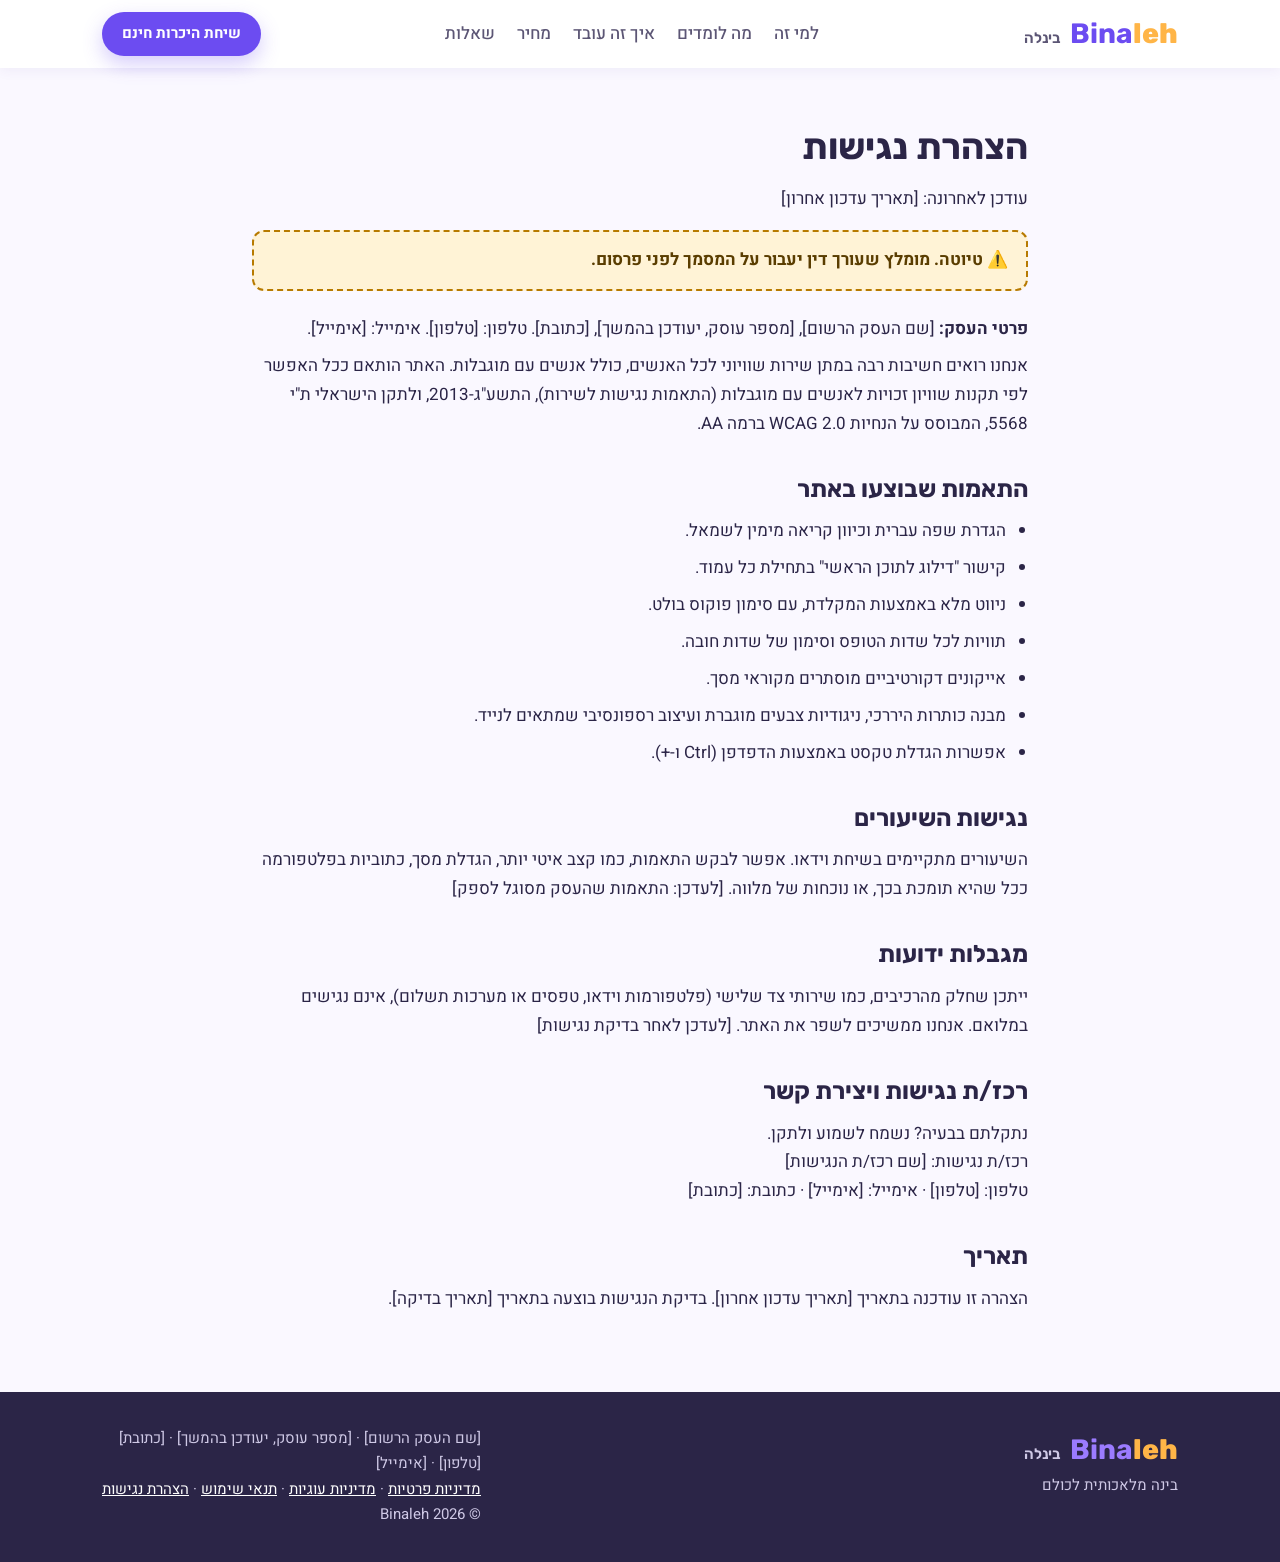
==== accessibility.html @ ead4917f "Add Hebrew site preview files at repository root. Place the provided static pages, robots.txt, and a" ====
<!DOCTYPE html>
<html lang="he" dir="rtl">
<head>
<meta charset="UTF-8">
<meta name="robots" content="noindex, nofollow">
<meta name="viewport" content="width=device-width, initial-scale=1">
<title>הצהרת נגישות | Binaleh בינלה</title>
<link rel="preconnect" href="https://fonts.googleapis.com">
<link href="https://fonts.googleapis.com/css2?family=Heebo:wght@400;500;700;800&family=Rubik:wght@600;800&display=swap" rel="stylesheet">
<style>
:root{--p:#6c4cf1;--p2:#9b7bff;--a:#ffb547;--bg:#faf8ff;--t:#2b2547;--m:#5c5675;--c:#fff;--r:18px}
*{box-sizing:border-box;margin:0;padding:0}
body{font-family:Heebo,Rubik,Arial,sans-serif;color:var(--t);background:var(--bg);line-height:1.7;font-size:17px}
a{color:inherit}
.wrap{max-width:1120px;margin:0 auto;padding:0 22px}
header{background:#fff;box-shadow:0 2px 12px rgba(80,60,160,.07);position:sticky;top:0;z-index:5}
header .wrap{display:flex;align-items:center;justify-content:space-between;height:68px}
.logo{font-family:Rubik,Heebo,sans-serif;font-weight:800;font-size:28px;text-decoration:none;display:flex;align-items:baseline;gap:10px}
.logo b{color:var(--p)}.logo i{font-style:normal;color:var(--a)}
.logo small{font-size:15px;color:var(--m);font-weight:600}
nav a{text-decoration:none;margin-inline-start:22px;color:var(--m);font-weight:500}
.btn{display:inline-block;background:var(--p);color:#fff;text-decoration:none;font-weight:700;padding:14px 28px;border-radius:999px;border:0;font-size:17px;font-family:inherit;cursor:pointer;box-shadow:0 8px 20px rgba(108,76,241,.28)}
.btn.sm{padding:9px 20px;font-size:15px}
.hero{background:linear-gradient(135deg,#efe9ff,#fff6e6);padding:80px 0 70px}
.hero .wrap{display:grid;grid-template-columns:1.2fr .8fr;gap:40px;align-items:center}
.hero h1{font-family:Rubik,Heebo;font-size:52px;line-height:1.2;margin-bottom:18px}
.hero h1 span{color:var(--p)}
.hero p{font-size:20px;color:var(--m);margin-bottom:28px;max-width:560px}
.hero .note{font-size:15px;margin-top:14px;color:var(--m)}
.bubble{background:#fff;border-radius:28px;padding:34px;box-shadow:0 20px 50px rgba(80,60,160,.12);text-align:center}
.bubble .big{font-size:72px;line-height:1}
.bubble h3{font-size:22px;margin:10px 0 6px}
.bubble p{font-size:16px;margin:0;color:var(--m)}
.banner{background:var(--a);color:#3a2600;text-align:center;padding:18px 20px;font-weight:700;font-size:19px}
.banner a{margin-inline-start:12px;text-decoration:underline}
section{padding:72px 0}
h2{font-family:Rubik,Heebo;font-size:36px;text-align:center;margin-bottom:10px}
.sub{text-align:center;color:var(--m);margin:0 auto 40px;max-width:640px}
.grid{display:grid;gap:22px}
.g4{grid-template-columns:repeat(4,1fr)}.g3{grid-template-columns:repeat(3,1fr)}
.card{background:var(--c);border-radius:var(--r);padding:28px 24px;box-shadow:0 6px 22px rgba(80,60,160,.07)}
.card .ic{font-size:38px}
.card h3{font-size:20px;margin:8px 0 6px}
.card p{color:var(--m);font-size:16px}
.alt{background:#fff}
.learn li{list-style:none;background:var(--bg);border-radius:14px;padding:18px 20px;display:flex;gap:12px;align-items:flex-start}
.learn li b{display:block}.learn li span{color:var(--m);font-size:15px}
.step{text-align:center}
.num{width:56px;height:56px;border-radius:50%;background:var(--p);color:#fff;font-weight:800;font-size:24px;display:flex;align-items:center;justify-content:center;margin:0 auto 10px}
.price{max-width:560px;margin:0 auto;text-align:center;border:3px solid var(--p2)}
.price .amt{font-family:Rubik;font-size:54px;color:var(--p);font-weight:800}
.price .amt small{font-size:20px;color:var(--m)}
.price ul{list-style:none;margin:18px 0 24px}.price li{padding:4px 0}
.soon{display:inline-block;background:#efe9ff;color:var(--p);border-radius:999px;padding:4px 14px;font-size:14px;font-weight:700;margin-top:16px}
.offer{background:linear-gradient(135deg,var(--p),var(--p2));color:#fff;border-radius:28px;padding:44px;text-align:center}
.offer h2{color:#fff}.offer p{font-size:19px;margin-bottom:22px}
.offer .btn{background:#fff;color:var(--p)}
details{background:#fff;border-radius:14px;padding:18px 22px;margin-bottom:12px;box-shadow:0 4px 14px rgba(80,60,160,.06)}
summary{font-weight:700;cursor:pointer;font-size:18px}
details p{color:var(--m);margin-top:10px}
.faq{max-width:780px;margin:0 auto}
form{max-width:680px;margin:0 auto;background:#fff;border-radius:24px;padding:34px;box-shadow:0 10px 34px rgba(80,60,160,.1);display:grid;grid-template-columns:1fr 1fr;gap:16px}
label{font-weight:600;font-size:15px;display:flex;flex-direction:column;gap:6px}
input,select,textarea{font-family:inherit;font-size:16px;padding:12px 14px;border:1.5px solid #ddd6f3;border-radius:12px;background:#fdfcff}
.full{grid-column:1/-1}
.ph{background:#fff3d6;border:1px dashed #d9a23b;border-radius:10px;padding:10px 14px;font-size:14px;color:#6b4a00}
footer{background:var(--t);color:#cfc9e6;padding:34px 0;font-size:15px}
footer .wrap{display:flex;justify-content:space-between;flex-wrap:wrap;gap:14px}
footer .logo small{color:#cfc9e6}
@media(max-width:900px){.g4{grid-template-columns:1fr 1fr}.g3{grid-template-columns:1fr}.hero .wrap{grid-template-columns:1fr}nav{display:none}}
@media(max-width:560px){body{font-size:16px}.hero{padding:48px 0}.hero h1{font-size:36px}.hero p{font-size:18px}h2{font-size:28px}.g4{grid-template-columns:1fr}form{grid-template-columns:1fr;padding:24px}.offer{padding:30px 20px}section{padding:52px 0}.logo{font-size:24px}.logo small{display:none}}

.skip{position:absolute;right:-9999px;top:8px;background:#fff;color:var(--p);padding:10px 16px;border-radius:10px;z-index:99;font-weight:700}
.skip:focus{right:12px}
a:focus-visible,button:focus-visible,input:focus-visible,select:focus-visible,textarea:focus-visible,summary:focus-visible{outline:3px solid #ff8a00;outline-offset:3px}
.chk{flex-direction:row;align-items:flex-start;gap:10px;font-weight:500}
.chk input{width:20px;height:20px;margin-top:4px;flex:none}
#cookie{position:fixed;bottom:16px;inset-inline:16px;max-width:760px;margin:0 auto;background:#fff;border-radius:18px;box-shadow:0 10px 40px rgba(0,0,0,.2);padding:20px 22px;z-index:50;display:none;font-size:15px}
#cookie .row{display:flex;gap:10px;flex-wrap:wrap;margin-top:12px;align-items:center}
.btn.ghost{background:#fff;color:var(--p);border:2px solid var(--p);box-shadow:none}
.legal{max-width:820px;margin:0 auto;padding:48px 22px 70px}
.legal h1{font-family:Rubik,Heebo;font-size:36px;margin-bottom:8px}
.legal h2{text-align:right;font-size:24px;margin:30px 0 8px}
.legal p,.legal li{margin-bottom:8px}.legal ul{padding-inline-start:22px}
.draft{background:#fff3d6;border:2px dashed #b77a00;color:#5a3d00;border-radius:12px;padding:14px 18px;font-weight:700;margin:16px 0 24px}
footer a{color:#fff}
</style>
</head>
<body>
<a class="skip" href="#main">דילוג לתוכן הראשי</a>
<header><div class="wrap">
<a class="logo" href="index.html"><span><b>Bina</b><i>leh</i></span><small>בינלה</small></a>
<nav aria-label="ניווט ראשי"><a href="index.html#who">למי זה</a><a href="index.html#learn">מה לומדים</a><a href="index.html#how">איך זה עובד</a><a href="index.html#price">מחיר</a><a href="index.html#faq">שאלות</a></nav>
<a class="btn sm" href="index.html#signup">שיחת היכרות חינם</a>
</div></header>

<main id="main" class="legal"><h1>הצהרת נגישות</h1><p>עודכן לאחרונה: [תאריך עדכון אחרון]</p><div class="draft" role="note">⚠️ טיוטה. מומלץ שעורך דין יעבור על המסמך לפני פרסום.</div><p><b>פרטי העסק:</b> [שם העסק הרשום], [מספר עוסק, יעודכן בהמשך], [כתובת]. טלפון: [טלפון]. אימייל: [אימייל].</p>
<p>אנחנו רואים חשיבות רבה במתן שירות שוויוני לכל האנשים, כולל אנשים עם מוגבלות. האתר הותאם ככל האפשר לפי תקנות שוויון זכויות לאנשים עם מוגבלות (התאמות נגישות לשירות), התשע"ג-2013, ולתקן הישראלי ת"י 5568, המבוסס על הנחיות WCAG 2.0 ברמה AA.</p>
<h2>התאמות שבוצעו באתר</h2><ul>
<li>הגדרת שפה עברית וכיוון קריאה מימין לשמאל.</li>
<li>קישור "דילוג לתוכן הראשי" בתחילת כל עמוד.</li>
<li>ניווט מלא באמצעות המקלדת, עם סימון פוקוס בולט.</li>
<li>תוויות לכל שדות הטופס וסימון של שדות חובה.</li>
<li>אייקונים דקורטיביים מוסתרים מקוראי מסך.</li>
<li>מבנה כותרות היררכי, ניגודיות צבעים מוגברת ועיצוב רספונסיבי שמתאים לנייד.</li>
<li>אפשרות הגדלת טקסט באמצעות הדפדפן (Ctrl ו-+).</li></ul>
<h2>נגישות השיעורים</h2><p>השיעורים מתקיימים בשיחת וידאו. אפשר לבקש התאמות, כמו קצב איטי יותר, הגדלת מסך, כתוביות בפלטפורמה ככל שהיא תומכת בכך, או נוכחות של מלווה. [לעדכן: התאמות שהעסק מסוגל לספק]</p>
<h2>מגבלות ידועות</h2><p>ייתכן שחלק מהרכיבים, כמו שירותי צד שלישי (פלטפורמות וידאו, טפסים או מערכות תשלום), אינם נגישים במלואם. אנחנו ממשיכים לשפר את האתר. [לעדכן לאחר בדיקת נגישות]</p>
<h2>רכז/ת נגישות ויצירת קשר</h2><p>נתקלתם בבעיה? נשמח לשמוע ולתקן.<br>רכז/ת נגישות: [שם רכז/ת הנגישות]<br>טלפון: [טלפון] · אימייל: [אימייל] · כתובת: [כתובת]</p>
<h2>תאריך</h2><p>הצהרה זו עודכנה בתאריך [תאריך עדכון אחרון]. בדיקת הנגישות בוצעה בתאריך [תאריך בדיקה].</p></main>
<footer><div class="wrap">
<div><a class="logo" href="index.html"><span><b style="color:var(--p2)">Bina</b><i>leh</i></span><small>בינלה</small></a><div>בינה מלאכותית לכולם</div></div>
<div>[שם העסק הרשום] · [מספר עוסק, יעודכן בהמשך] · [כתובת]<br>[טלפון] · [אימייל]<br><a href="privacy.html">מדיניות פרטיות</a> · <a href="cookies.html">מדיניות עוגיות</a> · <a href="terms.html">תנאי שימוש</a> · <a href="accessibility.html">הצהרת נגישות</a><br>© 2026 Binaleh</div>
</div></footer>
</body></html>
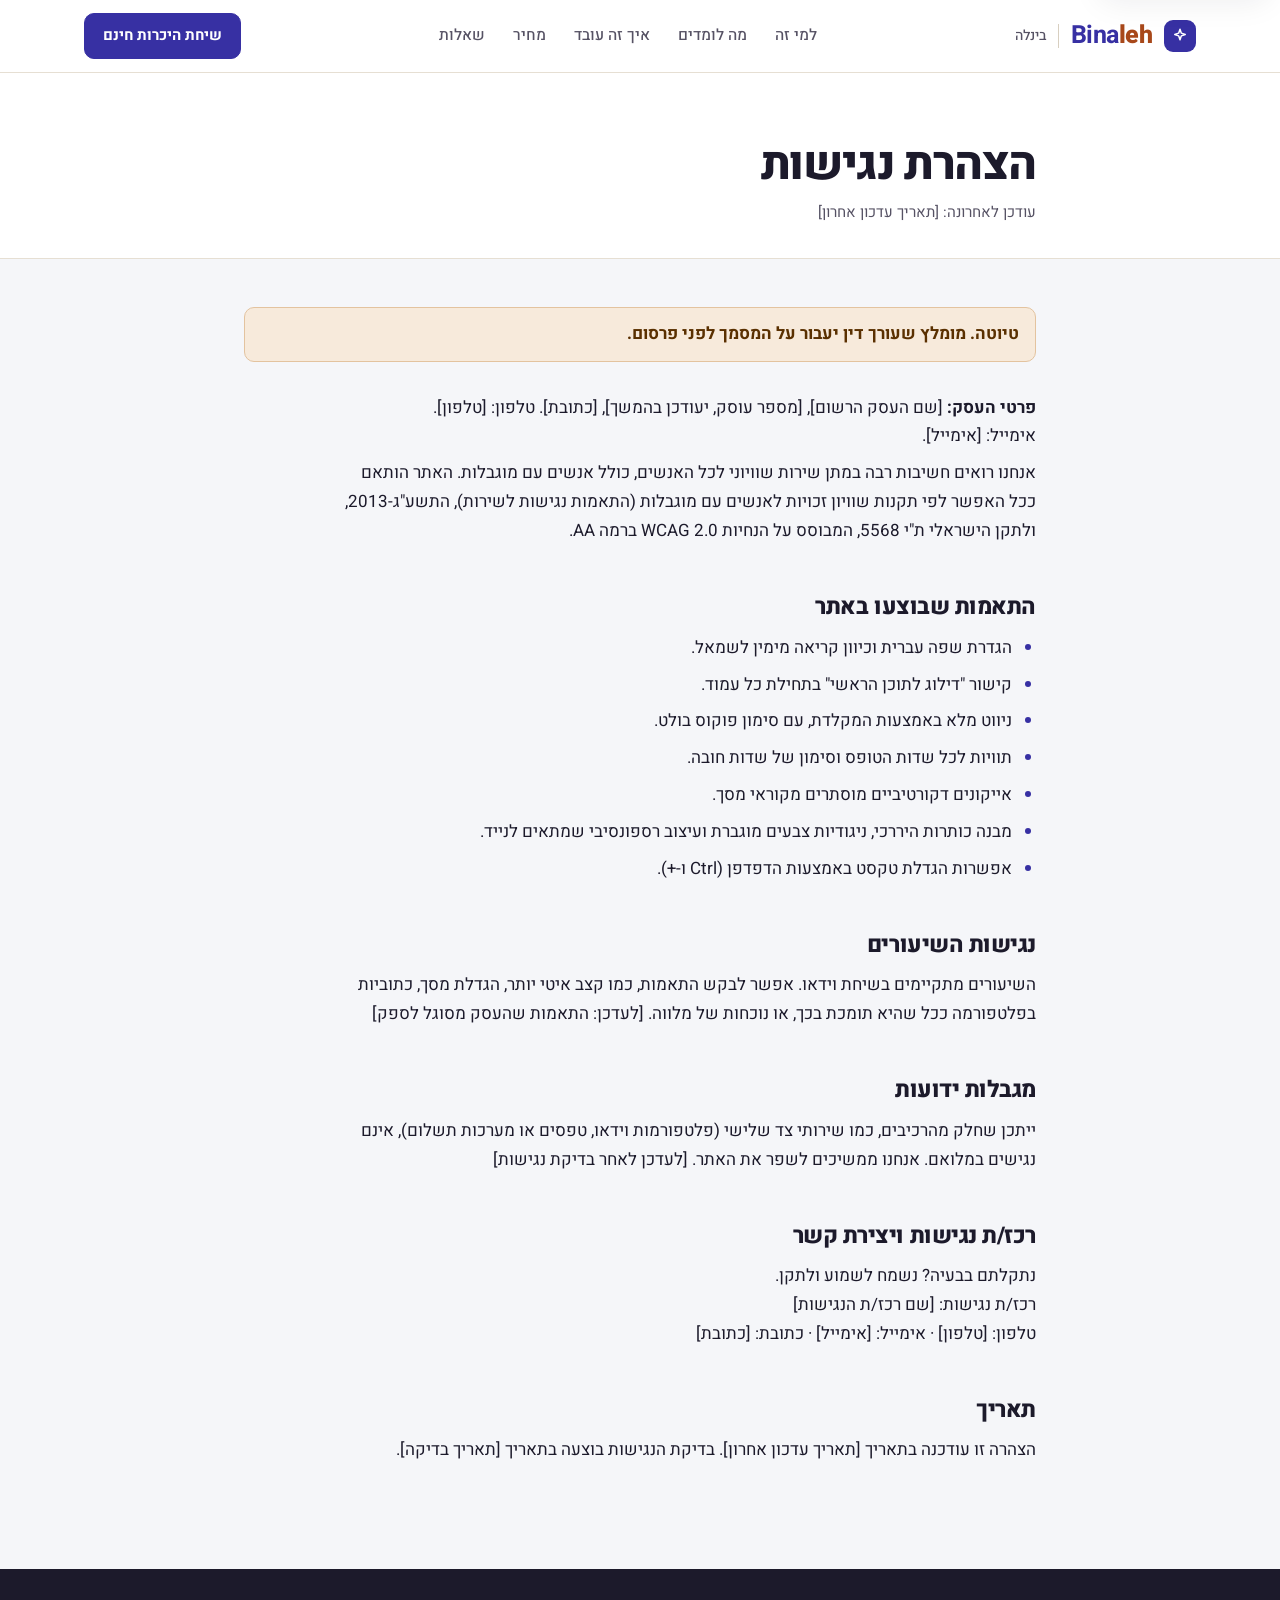
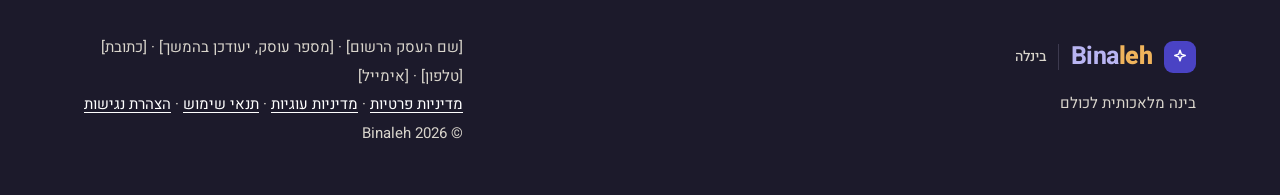
==== commit 15a7cad0: "Redesign: professional polish (preview, noindex) Co-authored-by: Kobiwein <Kobiwein@users.noreply.gi" ====
--- a/accessibility.html
+++ b/accessibility.html
@@ -1,100 +1,24 @@
 <!DOCTYPE html>
 <html lang="he" dir="rtl">
 <head>
-<meta charset="UTF-8">
+<meta charset="utf-8">
 <meta name="robots" content="noindex, nofollow">
 <meta name="viewport" content="width=device-width, initial-scale=1">
+<meta name="description" content="שיעורי AI פרטיים אונליין, אחד על אחד, לכל הגילים. לומדים להשתמש ב-ChatGPT, Copilot ו-Gemini בחיי היומיום.">
+<meta name="theme-color" content="#3730a3">
 <title>הצהרת נגישות | Binaleh בינלה</title>
-<link rel="preconnect" href="https://fonts.googleapis.com">
-<link href="https://fonts.googleapis.com/css2?family=Heebo:wght@400;500;700;800&family=Rubik:wght@600;800&display=swap" rel="stylesheet">
-<style>
-:root{--p:#6c4cf1;--p2:#9b7bff;--a:#ffb547;--bg:#faf8ff;--t:#2b2547;--m:#5c5675;--c:#fff;--r:18px}
-*{box-sizing:border-box;margin:0;padding:0}
-body{font-family:Heebo,Rubik,Arial,sans-serif;color:var(--t);background:var(--bg);line-height:1.7;font-size:17px}
-a{color:inherit}
-.wrap{max-width:1120px;margin:0 auto;padding:0 22px}
-header{background:#fff;box-shadow:0 2px 12px rgba(80,60,160,.07);position:sticky;top:0;z-index:5}
-header .wrap{display:flex;align-items:center;justify-content:space-between;height:68px}
-.logo{font-family:Rubik,Heebo,sans-serif;font-weight:800;font-size:28px;text-decoration:none;display:flex;align-items:baseline;gap:10px}
-.logo b{color:var(--p)}.logo i{font-style:normal;color:var(--a)}
-.logo small{font-size:15px;color:var(--m);font-weight:600}
-nav a{text-decoration:none;margin-inline-start:22px;color:var(--m);font-weight:500}
-.btn{display:inline-block;background:var(--p);color:#fff;text-decoration:none;font-weight:700;padding:14px 28px;border-radius:999px;border:0;font-size:17px;font-family:inherit;cursor:pointer;box-shadow:0 8px 20px rgba(108,76,241,.28)}
-.btn.sm{padding:9px 20px;font-size:15px}
-.hero{background:linear-gradient(135deg,#efe9ff,#fff6e6);padding:80px 0 70px}
-.hero .wrap{display:grid;grid-template-columns:1.2fr .8fr;gap:40px;align-items:center}
-.hero h1{font-family:Rubik,Heebo;font-size:52px;line-height:1.2;margin-bottom:18px}
-.hero h1 span{color:var(--p)}
-.hero p{font-size:20px;color:var(--m);margin-bottom:28px;max-width:560px}
-.hero .note{font-size:15px;margin-top:14px;color:var(--m)}
-.bubble{background:#fff;border-radius:28px;padding:34px;box-shadow:0 20px 50px rgba(80,60,160,.12);text-align:center}
-.bubble .big{font-size:72px;line-height:1}
-.bubble h3{font-size:22px;margin:10px 0 6px}
-.bubble p{font-size:16px;margin:0;color:var(--m)}
-.banner{background:var(--a);color:#3a2600;text-align:center;padding:18px 20px;font-weight:700;font-size:19px}
-.banner a{margin-inline-start:12px;text-decoration:underline}
-section{padding:72px 0}
-h2{font-family:Rubik,Heebo;font-size:36px;text-align:center;margin-bottom:10px}
-.sub{text-align:center;color:var(--m);margin:0 auto 40px;max-width:640px}
-.grid{display:grid;gap:22px}
-.g4{grid-template-columns:repeat(4,1fr)}.g3{grid-template-columns:repeat(3,1fr)}
-.card{background:var(--c);border-radius:var(--r);padding:28px 24px;box-shadow:0 6px 22px rgba(80,60,160,.07)}
-.card .ic{font-size:38px}
-.card h3{font-size:20px;margin:8px 0 6px}
-.card p{color:var(--m);font-size:16px}
-.alt{background:#fff}
-.learn li{list-style:none;background:var(--bg);border-radius:14px;padding:18px 20px;display:flex;gap:12px;align-items:flex-start}
-.learn li b{display:block}.learn li span{color:var(--m);font-size:15px}
-.step{text-align:center}
-.num{width:56px;height:56px;border-radius:50%;background:var(--p);color:#fff;font-weight:800;font-size:24px;display:flex;align-items:center;justify-content:center;margin:0 auto 10px}
-.price{max-width:560px;margin:0 auto;text-align:center;border:3px solid var(--p2)}
-.price .amt{font-family:Rubik;font-size:54px;color:var(--p);font-weight:800}
-.price .amt small{font-size:20px;color:var(--m)}
-.price ul{list-style:none;margin:18px 0 24px}.price li{padding:4px 0}
-.soon{display:inline-block;background:#efe9ff;color:var(--p);border-radius:999px;padding:4px 14px;font-size:14px;font-weight:700;margin-top:16px}
-.offer{background:linear-gradient(135deg,var(--p),var(--p2));color:#fff;border-radius:28px;padding:44px;text-align:center}
-.offer h2{color:#fff}.offer p{font-size:19px;margin-bottom:22px}
-.offer .btn{background:#fff;color:var(--p)}
-details{background:#fff;border-radius:14px;padding:18px 22px;margin-bottom:12px;box-shadow:0 4px 14px rgba(80,60,160,.06)}
-summary{font-weight:700;cursor:pointer;font-size:18px}
-details p{color:var(--m);margin-top:10px}
-.faq{max-width:780px;margin:0 auto}
-form{max-width:680px;margin:0 auto;background:#fff;border-radius:24px;padding:34px;box-shadow:0 10px 34px rgba(80,60,160,.1);display:grid;grid-template-columns:1fr 1fr;gap:16px}
-label{font-weight:600;font-size:15px;display:flex;flex-direction:column;gap:6px}
-input,select,textarea{font-family:inherit;font-size:16px;padding:12px 14px;border:1.5px solid #ddd6f3;border-radius:12px;background:#fdfcff}
-.full{grid-column:1/-1}
-.ph{background:#fff3d6;border:1px dashed #d9a23b;border-radius:10px;padding:10px 14px;font-size:14px;color:#6b4a00}
-footer{background:var(--t);color:#cfc9e6;padding:34px 0;font-size:15px}
-footer .wrap{display:flex;justify-content:space-between;flex-wrap:wrap;gap:14px}
-footer .logo small{color:#cfc9e6}
-@media(max-width:900px){.g4{grid-template-columns:1fr 1fr}.g3{grid-template-columns:1fr}.hero .wrap{grid-template-columns:1fr}nav{display:none}}
-@media(max-width:560px){body{font-size:16px}.hero{padding:48px 0}.hero h1{font-size:36px}.hero p{font-size:18px}h2{font-size:28px}.g4{grid-template-columns:1fr}form{grid-template-columns:1fr;padding:24px}.offer{padding:30px 20px}section{padding:52px 0}.logo{font-size:24px}.logo small{display:none}}
-
-.skip{position:absolute;right:-9999px;top:8px;background:#fff;color:var(--p);padding:10px 16px;border-radius:10px;z-index:99;font-weight:700}
-.skip:focus{right:12px}
-a:focus-visible,button:focus-visible,input:focus-visible,select:focus-visible,textarea:focus-visible,summary:focus-visible{outline:3px solid #ff8a00;outline-offset:3px}
-.chk{flex-direction:row;align-items:flex-start;gap:10px;font-weight:500}
-.chk input{width:20px;height:20px;margin-top:4px;flex:none}
-#cookie{position:fixed;bottom:16px;inset-inline:16px;max-width:760px;margin:0 auto;background:#fff;border-radius:18px;box-shadow:0 10px 40px rgba(0,0,0,.2);padding:20px 22px;z-index:50;display:none;font-size:15px}
-#cookie .row{display:flex;gap:10px;flex-wrap:wrap;margin-top:12px;align-items:center}
-.btn.ghost{background:#fff;color:var(--p);border:2px solid var(--p);box-shadow:none}
-.legal{max-width:820px;margin:0 auto;padding:48px 22px 70px}
-.legal h1{font-family:Rubik,Heebo;font-size:36px;margin-bottom:8px}
-.legal h2{text-align:right;font-size:24px;margin:30px 0 8px}
-.legal p,.legal li{margin-bottom:8px}.legal ul{padding-inline-start:22px}
-.draft{background:#fff3d6;border:2px dashed #b77a00;color:#5a3d00;border-radius:12px;padding:14px 18px;font-weight:700;margin:16px 0 24px}
-footer a{color:#fff}
-</style>
+<link rel="preload" href="fonts/heebo-hebrew.woff2" as="font" type="font/woff2" crossorigin>
+<link rel="stylesheet" href="styles.css">
 </head>
 <body>
 <a class="skip" href="#main">דילוג לתוכן הראשי</a>
 <header><div class="wrap">
-<a class="logo" href="index.html"><span><b>Bina</b><i>leh</i></span><small>בינלה</small></a>
+<a class="logo" href="index.html" aria-label="Binaleh בינלה, לעמוד הבית"><span class="mark" aria-hidden="true"><svg viewBox="0 0 24 24"><path d="M12 3l1.8 5.2L19 10l-5.2 1.8L12 17l-1.8-5.2L5 10l5.2-1.8z"/></svg></span><span><b>Bina</b><i>leh</i></span><small>בינלה</small></a>
 <nav aria-label="ניווט ראשי"><a href="index.html#who">למי זה</a><a href="index.html#learn">מה לומדים</a><a href="index.html#how">איך זה עובד</a><a href="index.html#price">מחיר</a><a href="index.html#faq">שאלות</a></nav>
 <a class="btn sm" href="index.html#signup">שיחת היכרות חינם</a>
 </div></header>
 
-<main id="main" class="legal"><h1>הצהרת נגישות</h1><p>עודכן לאחרונה: [תאריך עדכון אחרון]</p><div class="draft" role="note">⚠️ טיוטה. מומלץ שעורך דין יעבור על המסמך לפני פרסום.</div><p><b>פרטי העסק:</b> [שם העסק הרשום], [מספר עוסק, יעודכן בהמשך], [כתובת]. טלפון: [טלפון]. אימייל: [אימייל].</p>
+<main id="main"><div class="legal-hero"><div class="wrap narrow"><h1>הצהרת נגישות</h1><p class="updated">עודכן לאחרונה: [תאריך עדכון אחרון]</p></div></div><div class="legal"><div class="draft" role="note">טיוטה. מומלץ שעורך דין יעבור על המסמך לפני פרסום.</div><p><b>פרטי העסק:</b> [שם העסק הרשום], [מספר עוסק, יעודכן בהמשך], [כתובת]. טלפון: [טלפון]. אימייל: [אימייל].</p>
 <p>אנחנו רואים חשיבות רבה במתן שירות שוויוני לכל האנשים, כולל אנשים עם מוגבלות. האתר הותאם ככל האפשר לפי תקנות שוויון זכויות לאנשים עם מוגבלות (התאמות נגישות לשירות), התשע"ג-2013, ולתקן הישראלי ת"י 5568, המבוסס על הנחיות WCAG 2.0 ברמה AA.</p>
 <h2>התאמות שבוצעו באתר</h2><ul>
 <li>הגדרת שפה עברית וכיוון קריאה מימין לשמאל.</li>
@@ -107,9 +31,9 @@
 <h2>נגישות השיעורים</h2><p>השיעורים מתקיימים בשיחת וידאו. אפשר לבקש התאמות, כמו קצב איטי יותר, הגדלת מסך, כתוביות בפלטפורמה ככל שהיא תומכת בכך, או נוכחות של מלווה. [לעדכן: התאמות שהעסק מסוגל לספק]</p>
 <h2>מגבלות ידועות</h2><p>ייתכן שחלק מהרכיבים, כמו שירותי צד שלישי (פלטפורמות וידאו, טפסים או מערכות תשלום), אינם נגישים במלואם. אנחנו ממשיכים לשפר את האתר. [לעדכן לאחר בדיקת נגישות]</p>
 <h2>רכז/ת נגישות ויצירת קשר</h2><p>נתקלתם בבעיה? נשמח לשמוע ולתקן.<br>רכז/ת נגישות: [שם רכז/ת הנגישות]<br>טלפון: [טלפון] · אימייל: [אימייל] · כתובת: [כתובת]</p>
-<h2>תאריך</h2><p>הצהרה זו עודכנה בתאריך [תאריך עדכון אחרון]. בדיקת הנגישות בוצעה בתאריך [תאריך בדיקה].</p></main>
+<h2>תאריך</h2><p>הצהרה זו עודכנה בתאריך [תאריך עדכון אחרון]. בדיקת הנגישות בוצעה בתאריך [תאריך בדיקה].</p></div></main>
 <footer><div class="wrap">
-<div><a class="logo" href="index.html"><span><b style="color:var(--p2)">Bina</b><i>leh</i></span><small>בינלה</small></a><div>בינה מלאכותית לכולם</div></div>
+<div><a class="logo" href="index.html" aria-label="Binaleh בינלה, לעמוד הבית"><span class="mark" aria-hidden="true"><svg viewBox="0 0 24 24"><path d="M12 3l1.8 5.2L19 10l-5.2 1.8L12 17l-1.8-5.2L5 10l5.2-1.8z"/></svg></span><span><b>Bina</b><i>leh</i></span><small>בינלה</small></a><div>בינה מלאכותית לכולם</div></div>
 <div>[שם העסק הרשום] · [מספר עוסק, יעודכן בהמשך] · [כתובת]<br>[טלפון] · [אימייל]<br><a href="privacy.html">מדיניות פרטיות</a> · <a href="cookies.html">מדיניות עוגיות</a> · <a href="terms.html">תנאי שימוש</a> · <a href="accessibility.html">הצהרת נגישות</a><br>© 2026 Binaleh</div>
 </div></footer>
 </body></html>
--- a/styles.css
+++ b/styles.css
@@ -0,0 +1,160 @@
+@font-face{font-family:Heebo;font-style:normal;font-weight:400 800;font-display:swap;src:url(fonts/heebo-hebrew.woff2) format('woff2');unicode-range:U+0307-0308,U+0590-05FF,U+200C-2010,U+20AA,U+25CC,U+FB1D-FB4F}
+@font-face{font-family:Heebo;font-style:normal;font-weight:400 800;font-display:swap;src:url(fonts/heebo-latin.woff2) format('woff2');unicode-range:U+0000-00FF,U+0131,U+0152-0153,U+02BB-02BC,U+02C6,U+02DA,U+02DC,U+0304,U+0308,U+0329,U+2000-206F,U+20AC,U+2122,U+2191,U+2193,U+2212,U+2215,U+FEFF,U+FFFD}
+
+:root{
+--canvas:#f5f6f9;--surface:#fff;--ink:#1c1a2b;--muted:#565264;--line:#e6dfd3;--line-2:#d8cfc0;
+--p:#3730a3;--p-d:#2a2482;--p-soft:#ecebf8;--warm:#a8481a;--warm-soft:#f7eadb;
+--s1:4px;--s2:8px;--s3:12px;--s4:16px;--s5:24px;--s6:32px;--s7:48px;--s8:64px;--s9:96px;
+--r-sm:10px;--r:14px;--r-lg:20px;
+--sh:0 2px 4px rgba(28,26,43,.04),0 12px 32px rgba(28,26,43,.08)}
+*{box-sizing:border-box;margin:0;padding:0}
+html{scroll-behavior:smooth;scroll-padding-top:88px;scrollbar-color:#c9bfae var(--canvas)}
+@media (prefers-reduced-motion:reduce){html{scroll-behavior:auto}*,*::before,*::after{transition:none!important;animation:none!important}}
+body{font-family:Heebo,system-ui,"Segoe UI",Arial,sans-serif;color:var(--ink);background:var(--canvas);line-height:1.7;font-size:17px;-webkit-font-smoothing:antialiased;overflow-x:clip}
+::selection{background:#f1d6bd;color:var(--ink)}
+img{max-width:100%;height:auto;display:block}
+a{color:inherit;text-underline-offset:.22em;text-decoration-thickness:1px}
+h1,h2,h3{line-height:1.2;text-wrap:balance;letter-spacing:-.02em}
+p{text-wrap:pretty}
+.wrap{max-width:1160px;margin:0 auto;padding:0 var(--s5)}
+.narrow{max-width:840px}
+.ico{width:24px;height:24px;flex:none;stroke:currentColor;fill:none;stroke-width:1.75;stroke-linecap:round;stroke-linejoin:round}
+/* header */
+header{background:var(--surface);border-bottom:1px solid var(--line);position:sticky;top:0;z-index:20}
+header .wrap{display:flex;align-items:center;justify-content:space-between;height:72px;gap:var(--s4)}
+.logo{font-weight:800;font-size:25px;text-decoration:none;display:flex;align-items:center;gap:var(--s3);letter-spacing:-.02em}
+.logo .mark{width:32px;height:32px;border-radius:9px;background:var(--p);display:grid;place-items:center;flex:none}
+.logo .mark svg{width:18px;height:18px;stroke:#fff;fill:none;stroke-width:2;stroke-linecap:round;stroke-linejoin:round}
+.logo b{color:var(--p)}.logo i{font-style:normal;color:var(--warm)}
+.logo small{font-size:14px;color:var(--muted);font-weight:500;letter-spacing:0;border-inline-start:1px solid var(--line-2);padding-inline-start:var(--s3)}
+nav{display:flex;gap:var(--s1)}
+nav a{text-decoration:none;color:var(--muted);font-weight:500;font-size:15.5px;padding:var(--s2) var(--s3);border-radius:8px;transition:color .2s}
+nav a:hover{color:var(--ink);text-decoration:underline}
+/* buttons */
+.btn{display:inline-flex;align-items:center;justify-content:center;gap:var(--s2);background:var(--p);color:#fff;text-decoration:none;font-weight:700;padding:14px 26px;border-radius:var(--r-sm);border:1.5px solid var(--p);font-size:17px;font-family:inherit;cursor:pointer;transition:background .2s,border-color .2s,transform .15s cubic-bezier(.16,1,.3,1)}
+.btn:hover{background:var(--p-d);border-color:var(--p-d)}
+.btn:active{transform:translateY(1px)}
+.btn:disabled{opacity:.7;cursor:wait}
+.btn.sm{padding:9px 18px;font-size:15px}
+.btn.ghost{background:transparent;color:var(--ink);border-color:var(--line-2)}
+.btn.ghost:hover{background:var(--surface);border-color:var(--ink)}
+/* hero */
+.hero{background:radial-gradient(1100px 600px at 100% 0%,#e9eaf6 0,transparent 65%),var(--canvas);padding:var(--s8) 0 var(--s9);border-bottom:1px solid var(--line)}
+.hero .wrap{display:grid;grid-template-columns:1.05fr .95fr;gap:var(--s8);align-items:center}
+.hero h1{font-size:clamp(40px,5.4vw,66px);font-weight:800;margin-bottom:var(--s5);letter-spacing:-.03em;line-height:1.1}
+.hero h1 span{color:var(--p)}
+.hero .lead{font-size:clamp(17px,1.5vw,19.5px);color:var(--muted);margin-bottom:var(--s6);max-width:36em}
+.cta{display:flex;flex-wrap:wrap;gap:var(--s3)}
+.trust{display:flex;flex-wrap:wrap;gap:var(--s2) var(--s5);margin-top:var(--s6);padding-top:var(--s5);border-top:1px solid var(--line);list-style:none;font-weight:500;font-size:15.5px}
+.trust li{display:flex;align-items:center;gap:var(--s2)}
+.trust .ico{width:18px;height:18px;color:var(--p);stroke-width:2.4}
+.hero .note{margin-top:var(--s4);display:flex;align-items:center;gap:var(--s2);font-size:15px;color:var(--warm);font-weight:600}
+.hero .note .ico{width:20px;height:20px}
+.visual{position:relative}
+.visual .frame{border-radius:var(--r-lg);overflow:hidden;box-shadow:0 24px 60px rgba(28,26,43,.18);aspect-ratio:4/3;background:#e9eaf2}
+.visual img{width:100%;height:100%;object-fit:cover}
+.visual .float{position:absolute;inset-inline-end:calc(var(--s5) * -1);bottom:calc(var(--s6) * -1);background:var(--surface);border-radius:var(--r);padding:var(--s4) var(--s5);max-width:290px;box-shadow:0 10px 30px rgba(28,26,43,.14)}
+.float-title{font-weight:800;font-size:18px;color:var(--ink);margin-bottom:var(--s1)}
+.visual .float p:not(.float-title){font-size:15px;color:var(--muted);line-height:1.55}
+/* launch strip */
+.banner{background:var(--ink);color:#f4f1ea;padding:var(--s4) 0;font-size:16px}
+.banner .wrap{display:flex;align-items:center;justify-content:center;gap:var(--s3) var(--s4);flex-wrap:wrap;text-align:center}
+.banner .tag{background:#f0b45c;color:#26180a;font-weight:800;font-size:13px;padding:2px 10px;border-radius:6px}
+.banner a{color:#f6c886;font-weight:700}
+/* sections */
+section{padding:var(--s9) 0}
+h2{font-size:clamp(30px,3.4vw,42px);font-weight:800;text-align:center;margin-bottom:var(--s3)}
+.sub{text-align:center;color:var(--muted);margin:0 auto var(--s7);max-width:36em;font-size:18px}
+.alt{background:var(--surface);border-block:1px solid var(--line)}
+h3{font-size:21px;font-weight:700}
+/* who: editorial columns, no cards */
+.who{display:grid;grid-template-columns:repeat(4,1fr);gap:var(--s6)}
+.who-item{border-top:2px solid var(--ink);padding-top:var(--s5)}
+.who-item .ic{color:var(--p);margin-bottom:var(--s3)}
+.who-item .ic .ico{width:28px;height:28px}
+.who-item h3{margin-bottom:var(--s2)}
+.who-item p{color:var(--muted);font-size:16px}
+/* learn: divided list */
+.learn{list-style:none;display:grid;grid-template-columns:1fr 1fr;column-gap:var(--s8);max-width:980px;margin:0 auto}
+.learn li{display:flex;gap:var(--s4);align-items:flex-start;padding:var(--s5) 0;border-bottom:1px solid var(--line)}
+.learn li .ic{color:var(--p);padding-top:3px}
+.learn li b{display:block;font-size:19px;margin-bottom:2px}.learn li span{color:var(--muted);font-size:16px}
+/* steps */
+.steps{list-style:none;display:grid;grid-template-columns:repeat(3,1fr);gap:var(--s6);counter-reset:none}
+.step{position:relative;padding-top:var(--s5);border-top:1px solid var(--line-2)}
+.num{font-size:44px;font-weight:800;color:var(--warm);line-height:1;margin-bottom:var(--s4);letter-spacing:-.03em;font-variant-numeric:tabular-nums}
+.step h3{margin-bottom:var(--s2)}
+.step p{color:var(--muted);font-size:16px}
+/* price */
+.card{background:var(--surface);border-radius:var(--r);border:1px solid var(--line-2)}
+.price{max-width:580px;margin:0 auto;text-align:center;padding:var(--s7) var(--s6)}
+.price h3{font-size:20px;color:var(--muted);font-weight:600}
+.price .amt{font-size:64px;color:var(--ink);font-weight:800;margin:var(--s2) 0;letter-spacing:-.03em;line-height:1.1;font-variant-numeric:tabular-nums}
+.price .amt small{font-size:18px;color:var(--muted);font-weight:500;letter-spacing:0}
+.price ul{list-style:none;margin:var(--s5) auto;display:grid;gap:var(--s3);max-width:320px;text-align:start}
+.price li{display:flex;gap:var(--s3);align-items:center}
+.price li .ico{width:20px;height:20px;color:var(--p);stroke-width:2.4}
+.price .fine{color:var(--muted);font-size:15px;margin:0 auto var(--s5);max-width:34em;padding-top:var(--s5);border-top:1px solid var(--line)}
+.soon{display:inline-block;color:var(--warm);font-size:14.5px;font-weight:700;margin-top:var(--s5)}
+/* offer */
+.offer{background:var(--p);color:#fff;border-radius:var(--r-lg);padding:var(--s8) var(--s7);text-align:center}
+.offer h2{color:#fff}.offer p{font-size:19px;margin:0 auto var(--s6);max-width:32em;color:#e4e2f7}
+.offer .btn{background:#fff;color:var(--p-d);border-color:#fff}.offer .btn:hover{background:#f1f0fb}
+/* faq */
+.faq{max-width:800px;margin:0 auto}
+details{border-bottom:1px solid var(--line-2)}
+details:first-of-type{border-top:1px solid var(--line-2)}
+summary{font-weight:700;cursor:pointer;font-size:18.5px;padding:var(--s5) var(--s1);list-style:none;display:flex;justify-content:space-between;align-items:center;gap:var(--s4)}
+summary::-webkit-details-marker{display:none}
+summary::after{content:"";width:9px;height:9px;border-inline-end:2px solid var(--p);border-bottom:2px solid var(--p);transform:rotate(45deg);flex:none;transition:transform .25s cubic-bezier(.16,1,.3,1);margin-top:-4px}
+details[open] summary::after{transform:rotate(-135deg);margin-top:4px}
+summary:hover{color:var(--p)}
+details p{color:var(--muted);padding:0 var(--s1) var(--s5);max-width:62ch}
+/* form */
+form{max-width:720px;margin:0 auto;background:var(--surface);border-radius:var(--r-lg);padding:var(--s7);border:1px solid var(--line-2);display:grid;grid-template-columns:1fr 1fr;gap:var(--s5) var(--s4)}
+label{font-weight:600;font-size:15px;display:flex;flex-direction:column;gap:var(--s2)}
+input,select,textarea{font-family:inherit;font-size:16px;padding:12px 14px;border:1.5px solid #cfc6b6;border-radius:var(--r-sm);background:#fff;color:var(--ink);caret-color:var(--p);transition:border-color .2s,box-shadow .2s;width:100%;accent-color:var(--p)}
+input[dir="ltr"]{text-align:right}
+input:hover,select:hover,textarea:hover{border-color:#a99f8d}
+input:focus,select:focus,textarea:focus{border-color:var(--p);box-shadow:0 0 0 4px rgba(55,48,163,.14)}
+input::placeholder,textarea::placeholder{color:#6c6878}
+.full{grid-column:1/-1}
+.form-note{font-size:14.5px;color:var(--muted)}
+.chk{flex-direction:row;align-items:flex-start;gap:var(--s3);font-weight:500}
+.chk input{width:20px;height:20px;margin-top:4px;flex:none}
+.mkt{background:var(--p-soft);border-radius:var(--r-sm);padding:var(--s4)}
+.err{color:#b00020;font-size:13px;font-weight:600}
+[aria-invalid="true"]{border-color:#b00020}
+.status{font-weight:700;min-height:1.5em}.status.ok{color:#0a6e36}.status.bad{color:#b00020}
+.hp{position:absolute;width:1px;height:1px;overflow:hidden;clip:rect(0 0 0 0);clip-path:inset(50%);white-space:nowrap}
+.ph{background:#fff3d6;border:1px dashed #d9a23b;border-radius:10px;padding:10px 14px;font-size:14px;color:#6b4a00}
+/* footer */
+footer{background:var(--ink);color:#d9d5cc;padding:var(--s8) 0 var(--s7);font-size:15px;line-height:1.9}
+footer .wrap{display:flex;justify-content:space-between;flex-wrap:wrap;gap:var(--s6)}
+footer .logo{margin-bottom:var(--s2)}
+footer .logo b{color:#b9b5f2}footer .logo i{color:#f0b45c}
+footer .logo small{color:#d9d5cc;border-color:#3d3a4f}
+footer .logo .mark{background:#4a43c4}
+footer a{color:#fff}
+/* a11y */
+.skip{position:absolute;inset-inline-start:12px;top:-60px;background:var(--surface);color:var(--p);padding:10px 16px;border-radius:var(--r-sm);z-index:99;font-weight:700;box-shadow:var(--sh)}
+.skip:focus{top:8px}
+a:focus-visible,button:focus-visible,input:focus-visible,select:focus-visible,textarea:focus-visible,summary:focus-visible{outline:3px solid #c2410c;outline-offset:3px}
+/* cookie */
+#cookie{position:fixed;bottom:var(--s4);inset-inline:var(--s4);max-width:760px;margin:0 auto;background:var(--surface);border-radius:var(--r);box-shadow:0 12px 40px rgba(28,26,43,.22);padding:var(--s5);z-index:50;display:none;font-size:15px}
+#cookie .row{display:flex;gap:var(--s3);flex-wrap:wrap;margin-top:var(--s3);align-items:center}
+#cookie a{color:var(--p)}
+/* legal */
+.legal-hero{background:var(--surface);border-bottom:1px solid var(--line);padding:var(--s8) 0 var(--s6)}
+.legal-hero h1{font-size:clamp(32px,4.2vw,46px);font-weight:800;margin-bottom:var(--s2);letter-spacing:-.03em}
+.legal-hero .updated{color:var(--muted);font-size:15px}
+.legal{max-width:840px;margin:0 auto;padding:var(--s7) var(--s5) var(--s9)}
+.legal h2{text-align:start;font-size:23px;margin:var(--s7) 0 var(--s3)}
+.legal h3{font-size:19px;margin:var(--s5) 0 var(--s2)}
+.legal p,.legal li{margin-bottom:var(--s2);max-width:70ch}.legal ul,.legal ol{padding-inline-start:var(--s5)}
+.legal li::marker{color:var(--p)}
+.legal a{color:var(--p)}
+.legal table{border-collapse:collapse;width:100%;margin:var(--s3) 0}.legal td,.legal th{border:1px solid var(--line-2);padding:var(--s2) var(--s3);text-align:start}
+.draft{background:var(--warm-soft);border:1px solid #e3c39f;color:#5a3000;border-radius:var(--r-sm);padding:var(--s3) var(--s4);font-weight:700;margin:0 0 var(--s6)}
+@media(max-width:960px){.who{grid-template-columns:1fr 1fr}.steps{grid-template-columns:1fr}.learn{grid-template-columns:1fr}.hero .wrap{grid-template-columns:1fr;gap:var(--s7)}.visual{max-width:560px;margin-inline:auto;width:100%}nav{display:none}}
+@media(max-width:560px){body{font-size:16px}.wrap{padding:0 18px}.hero{padding:var(--s7) 0 var(--s8)}.who{grid-template-columns:1fr;gap:var(--s5)}form{grid-template-columns:1fr;padding:var(--s5) 20px}.offer{padding:var(--s7) 22px}section{padding:72px 0}.logo{font-size:22px}.logo small{display:none}.visual .float{position:relative;inset:auto;margin:-40px 14px 0;max-width:none}.cta .btn{width:100%}header .btn.sm{padding:8px 12px;font-size:14px}.price{padding:var(--s6) 20px}.price .amt{font-size:52px}.legal-hero{padding:var(--s7) 0 var(--s5)}}
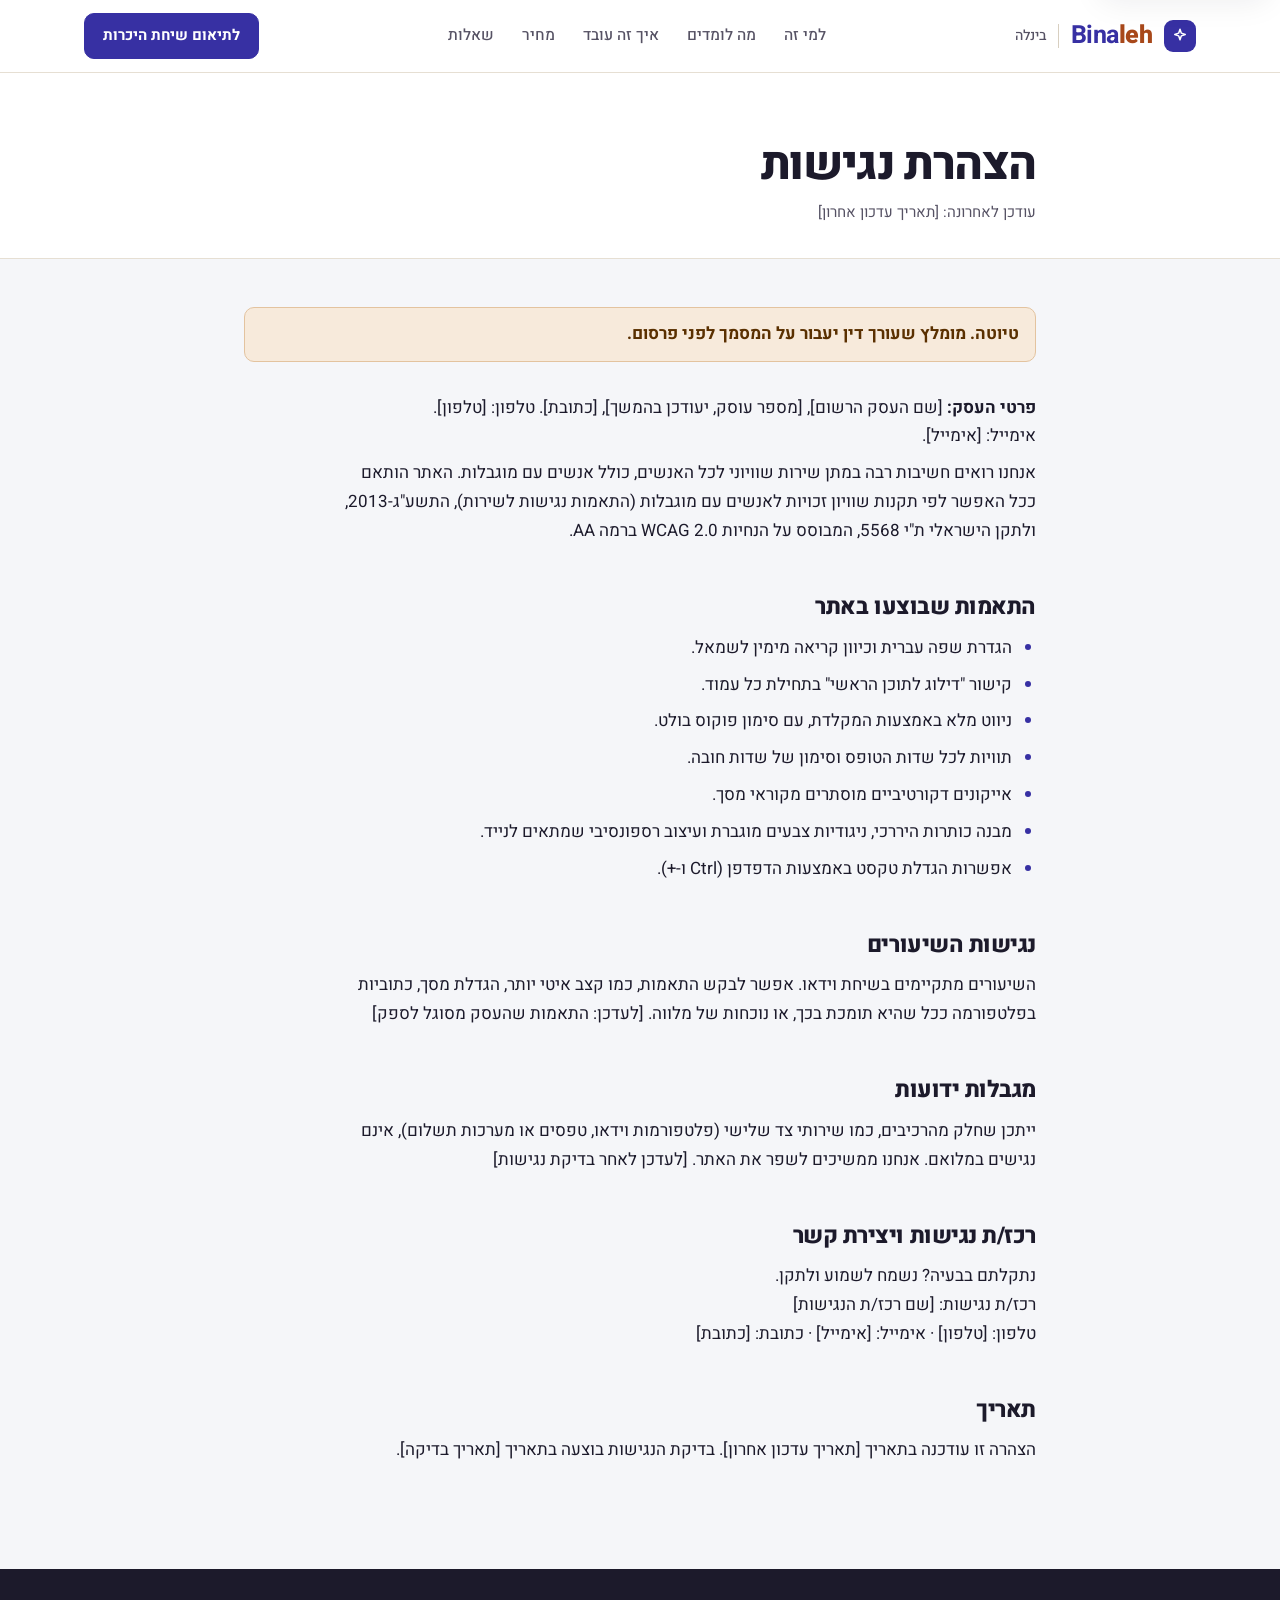
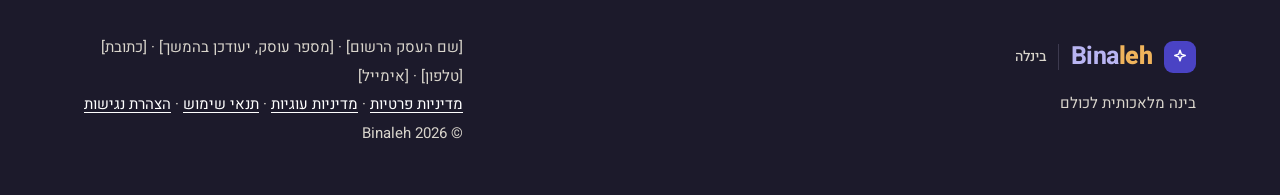
==== commit 2de87938: "Copy: separate free phone intro call from launch offer session Co-authored-by: Kobiwein <Kobiwein@us" ====
--- a/accessibility.html
+++ b/accessibility.html
@@ -15,7 +15,7 @@
 <header><div class="wrap">
 <a class="logo" href="index.html" aria-label="Binaleh בינלה, לעמוד הבית"><span class="mark" aria-hidden="true"><svg viewBox="0 0 24 24"><path d="M12 3l1.8 5.2L19 10l-5.2 1.8L12 17l-1.8-5.2L5 10l5.2-1.8z"/></svg></span><span><b>Bina</b><i>leh</i></span><small>בינלה</small></a>
 <nav aria-label="ניווט ראשי"><a href="index.html#who">למי זה</a><a href="index.html#learn">מה לומדים</a><a href="index.html#how">איך זה עובד</a><a href="index.html#price">מחיר</a><a href="index.html#faq">שאלות</a></nav>
-<a class="btn sm" href="index.html#signup">שיחת היכרות חינם</a>
+<a class="btn sm" href="index.html#signup">לתיאום שיחת היכרות</a>
 </div></header>
 
 <main id="main"><div class="legal-hero"><div class="wrap narrow"><h1>הצהרת נגישות</h1><p class="updated">עודכן לאחרונה: [תאריך עדכון אחרון]</p></div></div><div class="legal"><div class="draft" role="note">טיוטה. מומלץ שעורך דין יעבור על המסמך לפני פרסום.</div><p><b>פרטי העסק:</b> [שם העסק הרשום], [מספר עוסק, יעודכן בהמשך], [כתובת]. טלפון: [טלפון]. אימייל: [אימייל].</p>
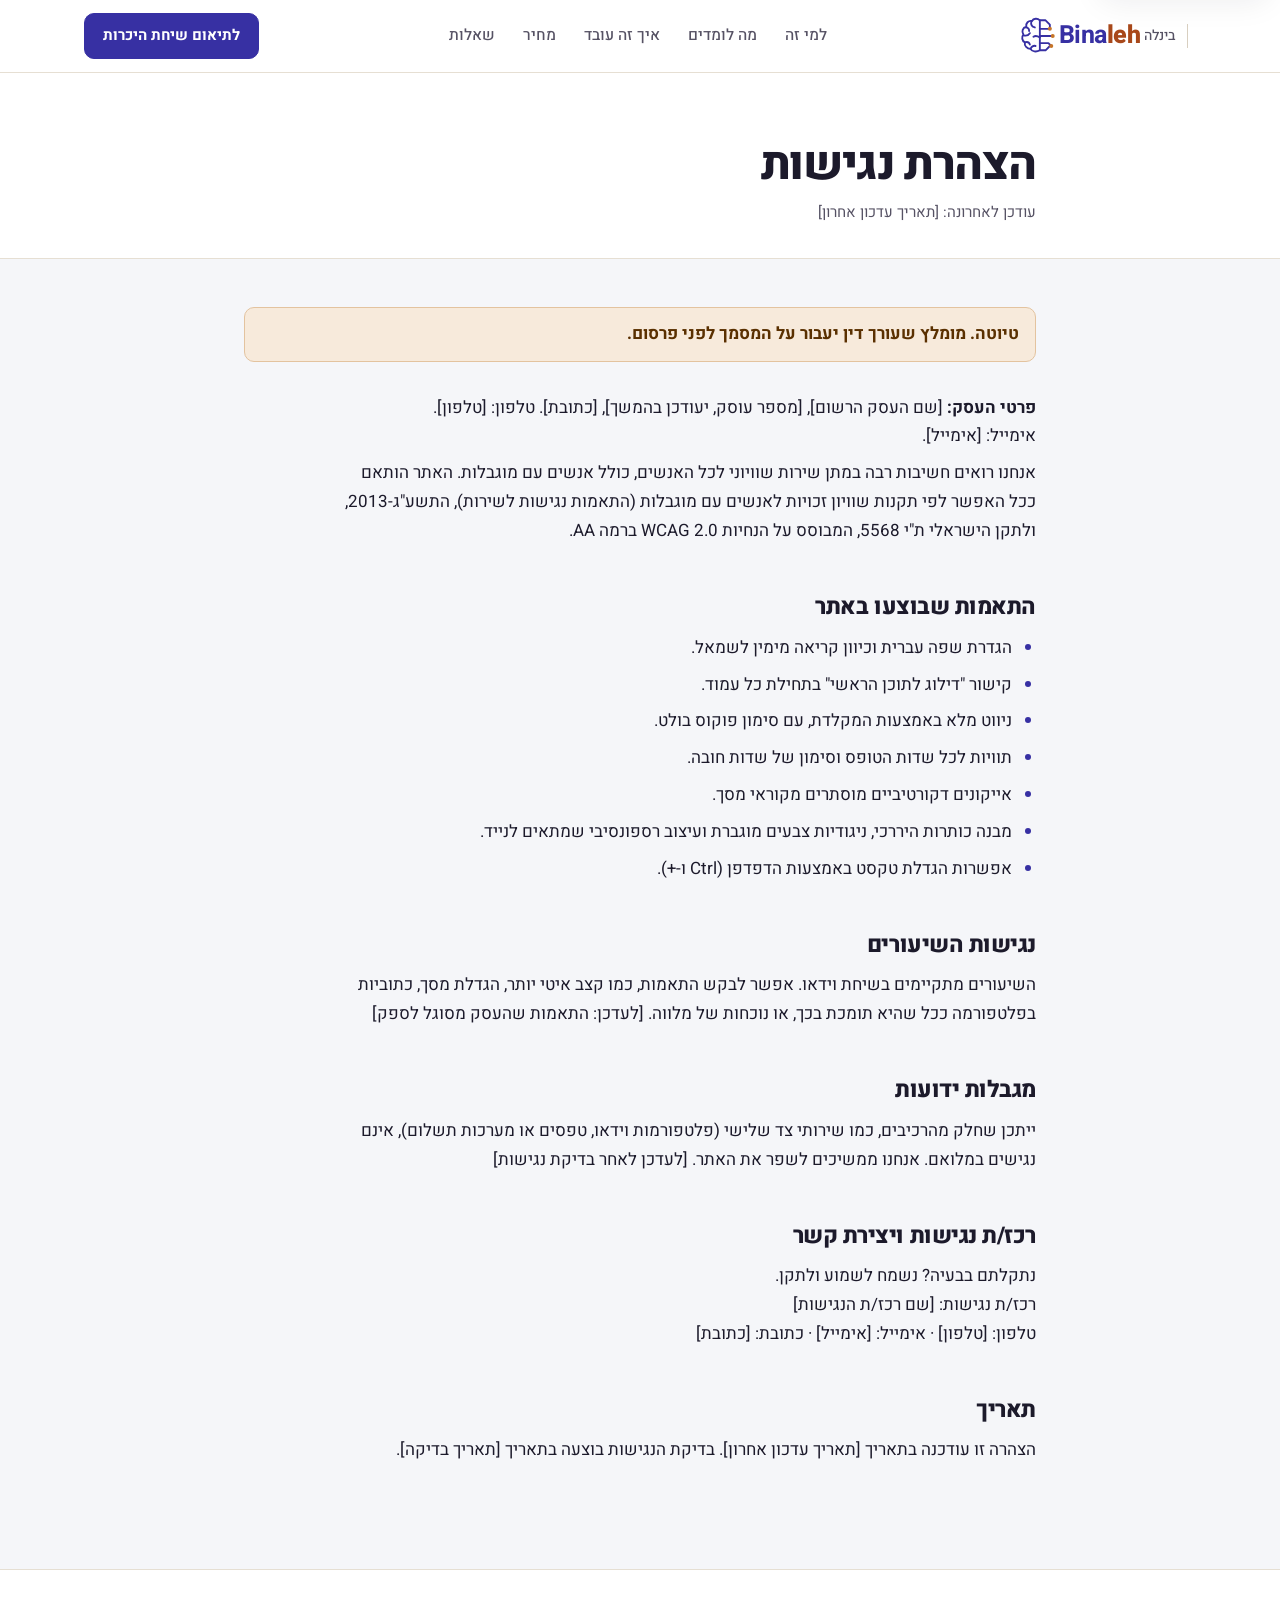
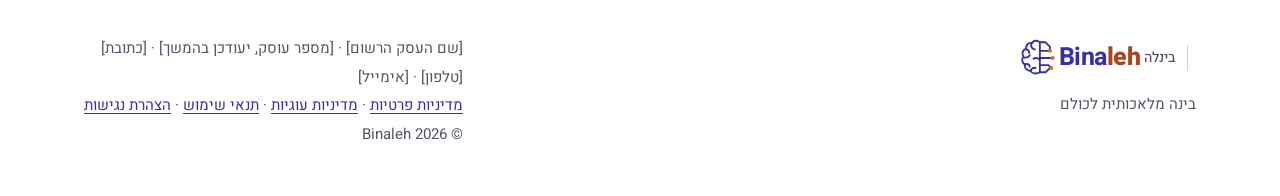
==== commit c77eee3f: "Replace the star mark with the half-brain circuit logo Use the line-art brain from option ג in the h" ====
--- a/accessibility.html
+++ b/accessibility.html
@@ -13,7 +13,7 @@
 <body>
 <a class="skip" href="#main">דילוג לתוכן הראשי</a>
 <header><div class="wrap">
-<a class="logo" href="index.html" aria-label="Binaleh בינלה, לעמוד הבית"><span class="mark" aria-hidden="true"><svg viewBox="0 0 24 24"><path d="M12 3l1.8 5.2L19 10l-5.2 1.8L12 17l-1.8-5.2L5 10l5.2-1.8z"/></svg></span><span><b>Bina</b><i>leh</i></span><small>בינלה</small></a>
+<a class="logo" href="index.html" aria-label="Binaleh בינלה, לעמוד הבית"><span class="mark"><svg viewBox="0 0 64 56" aria-hidden="true" focusable="false"><g fill="none" stroke="currentColor" stroke-width="2.6" stroke-linecap="round" stroke-linejoin="round"><path d="M32 6c-3-3-9-3-11 1-5-1-9 3-8 8-5 1-7 7-4 11-3 3-2 9 2 11-1 5 3 9 8 9 2 4 8 5 13 2z"/><path d="M20 8c-1 4 1 7 5 8M12 16c3 0 5 2 5 5M9 27c3 1 7 0 9-3M11 37c3-1 6 0 7 3M19 46c1-3 4-5 7-4M23 29c3-2 6-1 9 1"/><path d="M32 6h8l6 6v6M32 18h12M32 28h18M32 38h12l4 4M32 48h8l6-6"/></g><g fill="#c67528"><circle cx="46" cy="18" r="2.8"/><circle cx="50" cy="28" r="2.8"/><circle cx="48" cy="42" r="2.8"/></g></svg></span><span><b>Bina</b><i>leh</i></span><small>בינלה</small></a>
 <nav aria-label="ניווט ראשי"><a href="index.html#who">למי זה</a><a href="index.html#learn">מה לומדים</a><a href="index.html#how">איך זה עובד</a><a href="index.html#price">מחיר</a><a href="index.html#faq">שאלות</a></nav>
 <a class="btn sm" href="index.html#signup">לתיאום שיחת היכרות</a>
 </div></header>
@@ -33,7 +33,7 @@
 <h2>רכז/ת נגישות ויצירת קשר</h2><p>נתקלתם בבעיה? נשמח לשמוע ולתקן.<br>רכז/ת נגישות: [שם רכז/ת הנגישות]<br>טלפון: [טלפון] · אימייל: [אימייל] · כתובת: [כתובת]</p>
 <h2>תאריך</h2><p>הצהרה זו עודכנה בתאריך [תאריך עדכון אחרון]. בדיקת הנגישות בוצעה בתאריך [תאריך בדיקה].</p></div></main>
 <footer><div class="wrap">
-<div><a class="logo" href="index.html" aria-label="Binaleh בינלה, לעמוד הבית"><span class="mark" aria-hidden="true"><svg viewBox="0 0 24 24"><path d="M12 3l1.8 5.2L19 10l-5.2 1.8L12 17l-1.8-5.2L5 10l5.2-1.8z"/></svg></span><span><b>Bina</b><i>leh</i></span><small>בינלה</small></a><div>בינה מלאכותית לכולם</div></div>
+<div><a class="logo" href="index.html" aria-label="Binaleh בינלה, לעמוד הבית"><span class="mark"><svg viewBox="0 0 64 56" aria-hidden="true" focusable="false"><g fill="none" stroke="currentColor" stroke-width="2.6" stroke-linecap="round" stroke-linejoin="round"><path d="M32 6c-3-3-9-3-11 1-5-1-9 3-8 8-5 1-7 7-4 11-3 3-2 9 2 11-1 5 3 9 8 9 2 4 8 5 13 2z"/><path d="M20 8c-1 4 1 7 5 8M12 16c3 0 5 2 5 5M9 27c3 1 7 0 9-3M11 37c3-1 6 0 7 3M19 46c1-3 4-5 7-4M23 29c3-2 6-1 9 1"/><path d="M32 6h8l6 6v6M32 18h12M32 28h18M32 38h12l4 4M32 48h8l6-6"/></g><g fill="#c67528"><circle cx="46" cy="18" r="2.8"/><circle cx="50" cy="28" r="2.8"/><circle cx="48" cy="42" r="2.8"/></g></svg></span><span><b>Bina</b><i>leh</i></span><small>בינלה</small></a><div>בינה מלאכותית לכולם</div></div>
 <div>[שם העסק הרשום] · [מספר עוסק, יעודכן בהמשך] · [כתובת]<br>[טלפון] · [אימייל]<br><a href="privacy.html">מדיניות פרטיות</a> · <a href="cookies.html">מדיניות עוגיות</a> · <a href="terms.html">תנאי שימוש</a> · <a href="accessibility.html">הצהרת נגישות</a><br>© 2026 Binaleh</div>
 </div></footer>
 </body></html>
--- a/styles.css
+++ b/styles.css
@@ -9,7 +9,10 @@
 --sh:0 2px 4px rgba(28,26,43,.04),0 12px 32px rgba(28,26,43,.08)}
 *{box-sizing:border-box;margin:0;padding:0}
 html{scroll-behavior:smooth;scroll-padding-top:88px;scrollbar-color:#c9bfae var(--canvas)}
-@media (prefers-reduced-motion:reduce){html{scroll-behavior:auto}*,*::before,*::after{transition:none!important;animation:none!important}}
+@media (prefers-reduced-motion:reduce){
+  html{scroll-behavior:auto}
+  *,*::before,*::after{animation:none!important;transition-property:color,background-color,border-color,outline-color!important;scroll-behavior:auto!important}
+}
 body{font-family:Heebo,system-ui,"Segoe UI",Arial,sans-serif;color:var(--ink);background:var(--canvas);line-height:1.7;font-size:17px;-webkit-font-smoothing:antialiased;overflow-x:clip}
 ::selection{background:#f1d6bd;color:var(--ink)}
 img{max-width:100%;height:auto;display:block}
@@ -22,16 +25,16 @@
 /* header */
 header{background:var(--surface);border-bottom:1px solid var(--line);position:sticky;top:0;z-index:20}
 header .wrap{display:flex;align-items:center;justify-content:space-between;height:72px;gap:var(--s4)}
-.logo{font-weight:800;font-size:25px;text-decoration:none;display:flex;align-items:center;gap:var(--s3);letter-spacing:-.02em}
-.logo .mark{width:32px;height:32px;border-radius:9px;background:var(--p);display:grid;place-items:center;flex:none}
-.logo .mark svg{width:18px;height:18px;stroke:#fff;fill:none;stroke-width:2;stroke-linecap:round;stroke-linejoin:round}
+.logo{direction:ltr;font-weight:800;font-size:25px;text-decoration:none;display:flex;align-items:center;gap:4px;letter-spacing:-.02em}
+.logo .mark{display:flex;flex:none;color:var(--p);line-height:0;margin-inline-end:-0.32em}
+.logo .mark svg{height:1.6em;width:auto;display:block}
 .logo b{color:var(--p)}.logo i{font-style:normal;color:var(--warm)}
-.logo small{font-size:14px;color:var(--muted);font-weight:500;letter-spacing:0;border-inline-start:1px solid var(--line-2);padding-inline-start:var(--s3)}
+.logo small{direction:rtl;font-size:14px;color:var(--muted);font-weight:500;letter-spacing:0;border-inline-start:1px solid var(--line-2);padding-inline-start:var(--s3);margin-inline-start:8px}
 nav{display:flex;gap:var(--s1)}
 nav a{text-decoration:none;color:var(--muted);font-weight:500;font-size:15.5px;padding:var(--s2) var(--s3);border-radius:8px;transition:color .2s}
 nav a:hover{color:var(--ink);text-decoration:underline}
 /* buttons */
-.btn{display:inline-flex;align-items:center;justify-content:center;gap:var(--s2);background:var(--p);color:#fff;text-decoration:none;font-weight:700;padding:14px 26px;border-radius:var(--r-sm);border:1.5px solid var(--p);font-size:17px;font-family:inherit;cursor:pointer;transition:background .2s,border-color .2s,transform .15s cubic-bezier(.16,1,.3,1)}
+.btn{display:inline-flex;align-items:center;justify-content:center;gap:var(--s2);background:var(--p);color:#fff;text-decoration:none;font-weight:700;padding:14px 26px;border-radius:var(--r-sm);border:1.5px solid var(--p);font-size:17px;font-family:inherit;cursor:pointer;transition:background .2s,border-color .2s,box-shadow .2s,transform .2s cubic-bezier(.16,1,.3,1)}
 .btn:hover{background:var(--p-d);border-color:var(--p-d)}
 .btn:active{transform:translateY(1px)}
 .btn:disabled{opacity:.7;cursor:wait}
@@ -39,10 +42,11 @@
 .btn.ghost{background:transparent;color:var(--ink);border-color:var(--line-2)}
 .btn.ghost:hover{background:var(--surface);border-color:var(--ink)}
 /* hero */
-.hero{background:radial-gradient(1100px 600px at 100% 0%,#e9eaf6 0,transparent 65%),var(--canvas);padding:var(--s8) 0 var(--s9);border-bottom:1px solid var(--line)}
+.hero{position:relative;background:radial-gradient(1100px 600px at 100% 0%,#e9eaf6 0,transparent 65%),var(--canvas);padding:var(--s8) 0 var(--s9);border-bottom:1px solid var(--line)}
 .hero .wrap{display:grid;grid-template-columns:1.05fr .95fr;gap:var(--s8);align-items:center}
 .hero h1{font-size:clamp(40px,5.4vw,66px);font-weight:800;margin-bottom:var(--s5);letter-spacing:-.03em;line-height:1.1}
-.hero h1 span{color:var(--p)}
+.hero h1 .hl,.hero h1 .accent{display:inline-block}
+.hero h1 .accent{color:var(--p)}
 .hero .lead{font-size:clamp(17px,1.5vw,19.5px);color:var(--muted);margin-bottom:var(--s6);max-width:36em}
 .cta{display:flex;flex-wrap:wrap;gap:var(--s3)}
 .trust{display:flex;flex-wrap:wrap;gap:var(--s2) var(--s5);margin-top:var(--s6);padding-top:var(--s5);border-top:1px solid var(--line);list-style:none;font-weight:500;font-size:15.5px}
@@ -57,7 +61,7 @@
 .float-title{font-weight:800;font-size:18px;color:var(--ink);margin-bottom:var(--s1)}
 .visual .float p:not(.float-title){font-size:15px;color:var(--muted);line-height:1.55}
 /* launch strip */
-.banner{background:var(--ink);color:#f4f1ea;padding:var(--s4) 0;font-size:16px}
+.banner{position:relative;overflow:hidden;background:var(--ink);color:#f4f1ea;padding:var(--s4) 0;font-size:16px}
 .banner .wrap{display:flex;align-items:center;justify-content:center;gap:var(--s3) var(--s4);flex-wrap:wrap;text-align:center}
 .banner .tag{background:#f0b45c;color:#26180a;font-weight:800;font-size:13px;padding:2px 10px;border-radius:6px}
 .banner a{color:#f6c886;font-weight:700}
@@ -129,13 +133,11 @@
 .hp{position:absolute;width:1px;height:1px;overflow:hidden;clip:rect(0 0 0 0);clip-path:inset(50%);white-space:nowrap}
 .ph{background:#fff3d6;border:1px dashed #d9a23b;border-radius:10px;padding:10px 14px;font-size:14px;color:#6b4a00}
 /* footer */
-footer{background:var(--ink);color:#d9d5cc;padding:var(--s8) 0 var(--s7);font-size:15px;line-height:1.9}
+footer{background:var(--surface);color:var(--muted);border-top:1px solid var(--line);padding:var(--s8) 0 var(--s7);font-size:15px;line-height:1.9}
 footer .wrap{display:flex;justify-content:space-between;flex-wrap:wrap;gap:var(--s6)}
 footer .logo{margin-bottom:var(--s2)}
-footer .logo b{color:#b9b5f2}footer .logo i{color:#f0b45c}
-footer .logo small{color:#d9d5cc;border-color:#3d3a4f}
-footer .logo .mark{background:#4a43c4}
-footer a{color:#fff}
+footer a:not(.logo){color:var(--p)}
+footer a:not(.logo):hover{color:var(--p-d)}
 /* a11y */
 .skip{position:absolute;inset-inline-start:12px;top:-60px;background:var(--surface);color:var(--p);padding:10px 16px;border-radius:var(--r-sm);z-index:99;font-weight:700;box-shadow:var(--sh)}
 .skip:focus{top:8px}
@@ -158,3 +160,75 @@
 .draft{background:var(--warm-soft);border:1px solid #e3c39f;color:#5a3000;border-radius:var(--r-sm);padding:var(--s3) var(--s4);font-weight:700;margin:0 0 var(--s6)}
 @media(max-width:960px){.who{grid-template-columns:1fr 1fr}.steps{grid-template-columns:1fr}.learn{grid-template-columns:1fr}.hero .wrap{grid-template-columns:1fr;gap:var(--s7)}.visual{max-width:560px;margin-inline:auto;width:100%}nav{display:none}}
 @media(max-width:560px){body{font-size:16px}.wrap{padding:0 18px}.hero{padding:var(--s7) 0 var(--s8)}.who{grid-template-columns:1fr;gap:var(--s5)}form{grid-template-columns:1fr;padding:var(--s5) 20px}.offer{padding:var(--s7) 22px}section{padding:72px 0}.logo{font-size:22px}.logo small{display:none}.visual .float{position:relative;inset:auto;margin:-40px 14px 0;max-width:none}.cta .btn{width:100%}header .btn.sm{padding:8px 12px;font-size:14px}.price{padding:var(--s6) 20px}.price .amt{font-size:52px}.legal-hero{padding:var(--s7) 0 var(--s5)}}
+
+/* motion */
+.hero-bg{position:absolute;inset:0;z-index:0;overflow:hidden;pointer-events:none}
+.hero .wrap{position:relative;z-index:1}
+.orb{position:absolute;border-radius:50%}
+.orb-a{width:min(540px,72vw);height:min(540px,72vw);left:-12%;top:-22%;background:radial-gradient(circle,rgba(55,48,163,.2),rgba(55,48,163,0) 68%)}
+.orb-b{width:min(400px,56vw);height:min(400px,56vw);left:4%;bottom:-26%;background:radial-gradient(circle,rgba(168,72,26,.13),rgba(168,72,26,0) 70%)}
+.neural{position:absolute;left:0;top:0;width:min(760px,64%);height:100%;color:#3730a3;opacity:.55;-webkit-mask-image:linear-gradient(to right,#000 0%,#000 68%,transparent 100%);mask-image:linear-gradient(to right,#000 0%,#000 68%,transparent 100%)}
+.banner-sheen{position:absolute;top:0;bottom:0;right:0;width:28%;pointer-events:none;opacity:0;background:linear-gradient(to left,transparent,rgba(255,255,255,.16),transparent)}
+.cta .btn:not(.ghost){position:relative;--glow:0}
+.cta .btn:not(.ghost)::after{content:"";position:absolute;inset:-5px;border-radius:15px;box-shadow:0 0 0 5px rgba(55,48,163,.16);opacity:var(--glow);pointer-events:none}
+.amt-num{font-variant-numeric:tabular-nums}
+.steps-wrap{position:relative}
+.steps-line{display:none}
+.who-item{transition:border-color .25s}
+.who-item:hover{border-top-color:var(--p)}
+.who-item .ic,.learn li .ic{transition:transform .28s cubic-bezier(.16,1,.3,1)}
+.step{transition:border-color .25s,color .25s}
+.step:hover{border-top-color:var(--warm)}
+.step:hover .num{color:var(--p)}
+.hero:focus-within :is(h1,.hl,.accent,.lead,.cta .btn,.trust li,.note,.float,.frame),
+section:focus-within :is(h2,.sub,.who-item,li,.step,.price,.offer,details,form),
+.banner:focus-within,footer:focus-within{opacity:1!important;transform:none!important}
+@media (min-width:961px){
+  .steps-line{display:block;position:absolute;top:0;left:0;right:0;height:2px;border-radius:2px;background:linear-gradient(to left,var(--warm),var(--line-2) 48%,var(--line-2));transform-origin:right center;z-index:1;pointer-events:none}
+  .steps .step{border-top-color:transparent}
+}
+html.motion .steps-line{transform:scaleX(0)}
+html.motion .steps-line.is-drawn{transform:none}
+@media (prefers-reduced-motion:no-preference){
+  .orb-a{animation:orb-a 1.7s cubic-bezier(.16,1,.3,1) both}
+  .orb-b{animation:orb-b 1.95s cubic-bezier(.16,1,.3,1) .08s both}
+  .neural .wire{stroke-dasharray:1;stroke-dashoffset:1;animation:wire-draw 1.15s cubic-bezier(.16,1,.3,1) var(--d,0s) forwards}
+  .neural .node{opacity:0;animation:node-in .45s cubic-bezier(.16,1,.3,1) var(--d,0s) forwards}
+  .banner-sheen{animation:banner-sheen 1.15s cubic-bezier(.16,1,.3,1) .28s both}
+  html.motion:not(.motion-settled) :is(.hero h1 .hl,.hero h1 .accent,.hero .lead,.visual .frame,.cta .btn){transform:translateY(16px)}
+  html.motion:not(.motion-settled) :is(.trust li,.hero .note,.visual .float){opacity:0;transform:translateY(12px)}
+  .btn:hover{transform:translateY(-2px)}
+  .btn:not(.ghost):hover{box-shadow:0 8px 20px rgba(55,48,163,.16)}
+  .offer .btn:hover{box-shadow:0 8px 18px rgba(28,26,43,.12)}
+  .btn:active{transform:translateY(1px);box-shadow:none}
+  .who-item:hover .ic,.learn li:hover .ic{transform:translateY(-2px)}
+  .price{transition:transform .3s cubic-bezier(.16,1,.3,1),box-shadow .3s}
+  .price:hover{transform:translateY(-4px);box-shadow:0 16px 40px rgba(28,26,43,.1)}
+  .visual .frame img{transition:transform .7s cubic-bezier(.16,1,.3,1)}
+  .visual:hover .frame img{transform:scale(1.03)}
+  details[open] p{animation:faq-in .4s cubic-bezier(.16,1,.3,1) both}
+}
+@media (max-width:960px){
+  .neural{width:100%;height:46%;top:auto;bottom:0;opacity:.3;-webkit-mask-image:linear-gradient(to bottom,transparent,#000 40%);mask-image:linear-gradient(to bottom,transparent,#000 40%)}
+  .orb-a{top:auto;bottom:-12%;left:-28%}
+  .orb-b{left:auto;right:-20%;bottom:-18%}
+}
+@media (prefers-reduced-motion:reduce){
+  .btn:hover,.btn:active,.who-item:hover .ic,.learn li:hover .ic,.price:hover,.visual:hover .frame img{transform:none}
+}
+@supports (animation-timeline:scroll()){
+  @media (prefers-reduced-motion:no-preference){
+    header{animation:header-raise linear both;animation-timeline:scroll();animation-range:0 72px}
+  }
+}
+@keyframes orb-a{from{opacity:0;transform:translate3d(-18px,-12px,0) scale(.94)}to{opacity:1;transform:none}}
+@keyframes orb-b{from{opacity:0;transform:translate3d(14px,16px,0) scale(.94)}to{opacity:1;transform:none}}
+@keyframes wire-draw{to{stroke-dashoffset:0}}
+@keyframes node-in{to{opacity:1}}
+@keyframes banner-sheen{0%{opacity:0;transform:translateX(55%)}20%{opacity:1}100%{opacity:0;transform:translateX(-390%)}}
+@keyframes faq-in{from{opacity:0;transform:translateY(6px)}}
+@keyframes header-raise{from{box-shadow:0 0 0 transparent}to{box-shadow:0 10px 28px rgba(28,26,43,.08)}}
+@media print{
+  .hero-bg,.banner-sheen,.steps-line{display:none!important}
+  .hl,.accent,.lead,.frame,.cta .btn,.trust li,.note,.float,h2,.sub,.who-item,.learn li,.step,.price,.offer,details,form,.banner,footer{opacity:1!important;transform:none!important}
+}
